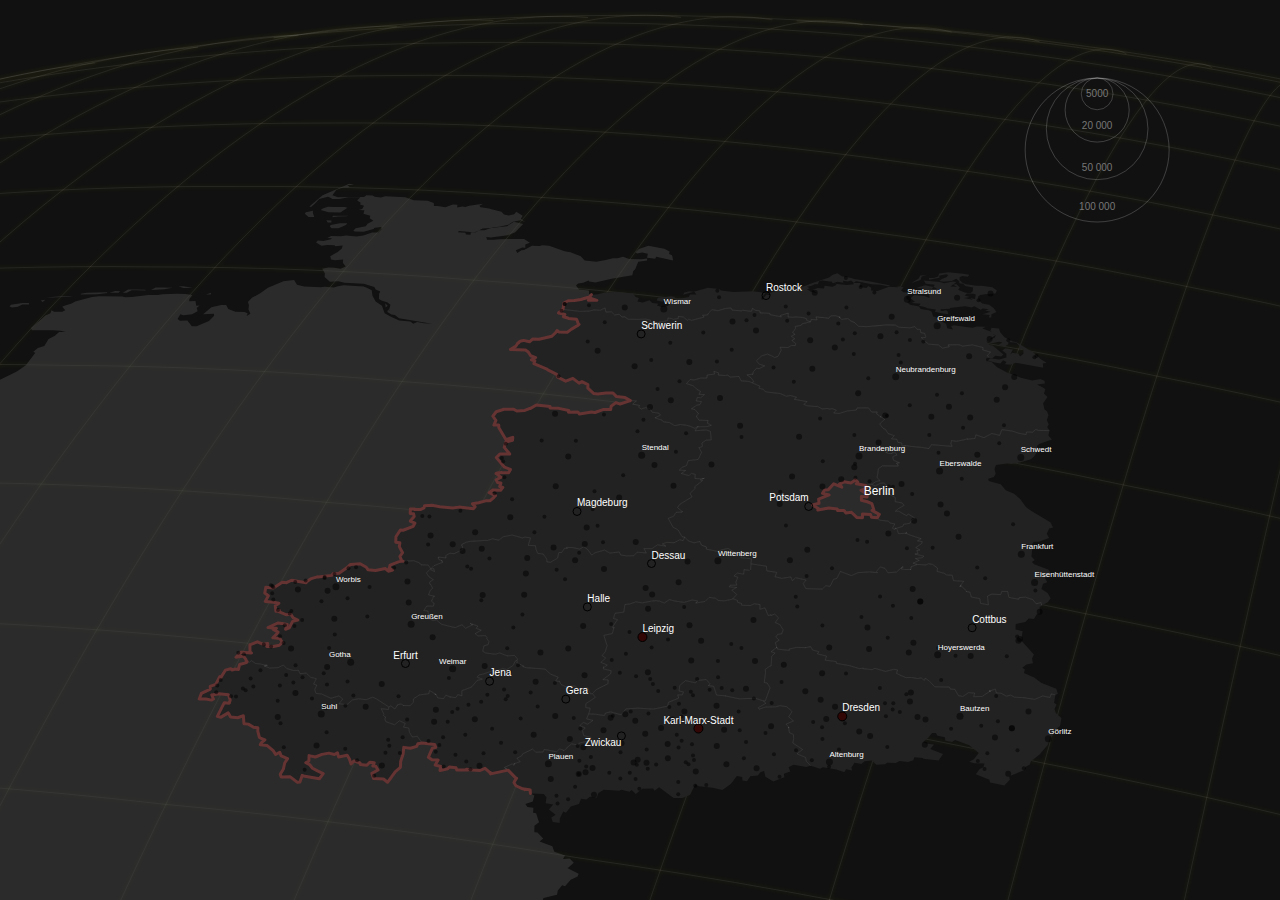
==== debug.html @ 1bb09ee5 "cleanup" ====
<!DOCTYPE html>
<head>
    <meta charset="utf-8">
    <link rel="stylesheet" type="text/css" href="css/style.css">
</head>
<body>
<div id="vis"></div>
<script src="js/lib/d3.min.js" charset="utf-8"></script>
<script src="js/lib/d3.geo.projection.v0.min.js" charset="utf-8"></script>
<script src="js/lib/topojson.js" charset="utf-8"></script>
<script src="js/vis.js" charset="utf-8"></script>
<script>
  var vis = new Vis({
      debug:true,
      // for debugging only
      limitLoops: false,
      forcedStartDate: "1989-10-01",
      forcedEndDate: "1989-12-05",
      noAgentExceptions: true,
      enableTicker: true,
      loop: false
  });
  vis.init();
</script>
</body>
---- css/style.css ----
@font-face {
  font-family: 'controls';
  src: url('../font/controls.eot?6005235');
  src: url('../font/controls.eot?6005235#iefix') format('embedded-opentype'),
       url('../font/controls.woff?6005235') format('woff'),
       url('../font/controls.ttf?6005235') format('truetype'),
       url('../font/controls.svg?6005235#controls') format('svg');
  font-weight: normal;
  font-style: normal;
}

html, body {
    height: 100%;
    margin: 0;
    font-family: sans-serif;
}

a, a:visited {
  color: #333;
  text-decoration: underline;
}

#vis {
    height: 100%;
    background: #111;
    overflow-x: hidden;
    overflow-y: hidden;

}

.ui {
    color : white;
    font-weight: 600;
}

.markers circle  {
    fill: white;
    opacity: 0.25;

}

#ui_currentdate {
    position: absolute;
    width: 7em;
    top: 0.5em;
    left: 0.5em;
    background-color: hsla(0,0%,30%,0.3);
    font-size: 4vw;
    padding: 0.5em;
}

.icon-to-start {
  float: right;
}

.controls {
  padding-bottom: 0.5em;
}
circle.smaller10k , circle.pl10kto50k, circle.pl50kto100k {
    opacity : 0.5;
}

circle.pl300kto700k{
    fill: #330606;
    stroke: black;
    stroke-width: 1px;
}
circle.pl100kto300k {
    fill: none;
    stroke: black;
    stroke-width: 1px;
}

.controls span {
  cursor: pointer;
}

.controls span.active {
  color: #773333;
}

.legend text {
    fill: white;
}

.labeltext .pl300kplus {
 font-weight: 800;
}


.land {
    fill: #222;
}

.land .highlight {
    fill: #773333;
}

.land #BRD {
    fill: #454545;
    opacity: 0.5;
}

.graticule {
    fill: none;
    stroke-width: 0.08px;
    stroke: #fff;

}

.bezirksgrenze {
    fill: none;
    stroke: #777;
    stroke-linejoin: bevel;
    stroke-linecap: bevel;
    stroke-width: .25px;
}

.staatsgrenze {
    fill: none;
    stroke: #663333;
    stroke-linejoin: round;
    stroke-linecap: round;
    stroke-width: 3px;
}

.staatsgrenzeoffen {
    fill: none;
    stroke: #777;
    stroke-linejoin: round;
    stroke-linecap: round;
    stroke-width: 1px;
    animation-name: flicker;
    animation-duration: 1.3s;
    animation-iteration-count: 1;

}

@keyframes flicker {
    0% { stroke: hsl(15, 80%, 70%); }
    3% { stroke: hsl(15, 0%, 0%); }
    6% { stroke: hsl(15, 50%, 63%); }
    8% { stroke: hsl(15, 0%, 0%); }
    15% { stroke: hsl(15, 0%, 0%); }
    17% { stroke: hsl(15, 50%, 63%); }
    25% { stroke: hsl(15, 0%, 0%); }
    10% { stroke: hsl(15, 0%, 90%); }
    27% { stroke: hsl(15, 0%, 0%); }
    30% { stroke: hsl(15, 50%, 63%); }
    45% { stroke: hsl(15, 0%, 0%); }
    95% { stroke: hsl(15, 0%, 0%); }
    100% { stroke: hsl(15, 0%, 63%); }
}


.bubble {
    fill: brown;
    fill-opacity: .5;
    stroke: #fff;
    stroke-width: .5px;
}

.bubble :hover {
    stroke: #000;
}

.legend circle {
    fill: none;
    stroke: #ccc;
}

.ticker text {
    fill: yellow;
    font-weight: 800;
    font: 11px monospace;
    text-anchor: middle;
    opacity: 0.2;
}

.legend circle {
    stroke-opacity: 0.5;
    stroke-width: 0.5;
    stroke-color: white;
}

.legend text {
    fill: #777;
    font: 10px sans-serif;
}

#info-icon {
  position: absolute;
  bottom: 0.3em;
  right: 0.3em;
  color: #fff;
  cursor: pointer;
}

#info-icon:hover {
  color: #773333;
}

#info {
  position: absolute;
  bottom: 5%;
  right: 10%;
  padding: 2em;
  width: 70%;
  max-width: 24em;
  background-color: #fff;
  color: #333;
}

#info.hide {
  display: none;
}

.close {
  float: right;
  cursor: pointer;
}

.close:hover {
  color: #773333;
}

.correctiv {
  background-image: url('../img/correctiv_logo_trans.png');
  width: 170px;
  height: 66px;
  display: block;
  background-repeat: no-repeat;
  text-indent: -99999px;
}

@media only screen and (min--moz-device-pixel-ratio: 2),
only screen and (-o-min-device-pixel-ratio: 2/1),
only screen and (-webkit-min-device-pixel-ratio: 2),
only screen and (min-device-pixel-ratio: 2) {
  .correctiv {
    background-size: 170px 66px;
    background-image: url('../img/correctiv_logo_trans@2x.png');
  }
}


[class^="icon-"]:before, [class*=" icon-"]:before {
  font-family: "controls";
  font-style: normal;
  font-weight: normal;
  speak: none;

  display: inline-block;
  text-decoration: inherit;
  width: 1em;
  margin-right: .2em;
  text-align: center;
  /* opacity: .8; */

  /* For safety - reset parent styles, that can break glyph codes*/
  font-variant: normal;
  text-transform: none;

  /* fix buttons height, for twitter bootstrap */
  line-height: 1em;

  /* Animation center compensation - margins should be symmetric */
  /* remove if not needed */
  margin-left: .2em;

  /* you can be more comfortable with increased icons size */
  /* font-size: 120%; */

  /* Uncomment for 3D effect */
  /* text-shadow: 1px 1px 1px rgba(127, 127, 127, 0.3); */
}

.icon-play:before { content: '\e800'; } /* '' */
.icon-pause:before { content: '\e801'; } /* '' */
.icon-to-start:before { content: '\e802'; } /* '' */
.icon-fast-fw:before { content: '\e803'; } /* '' */
.icon-info-circled:before { content: '\e804'; } /* '' */
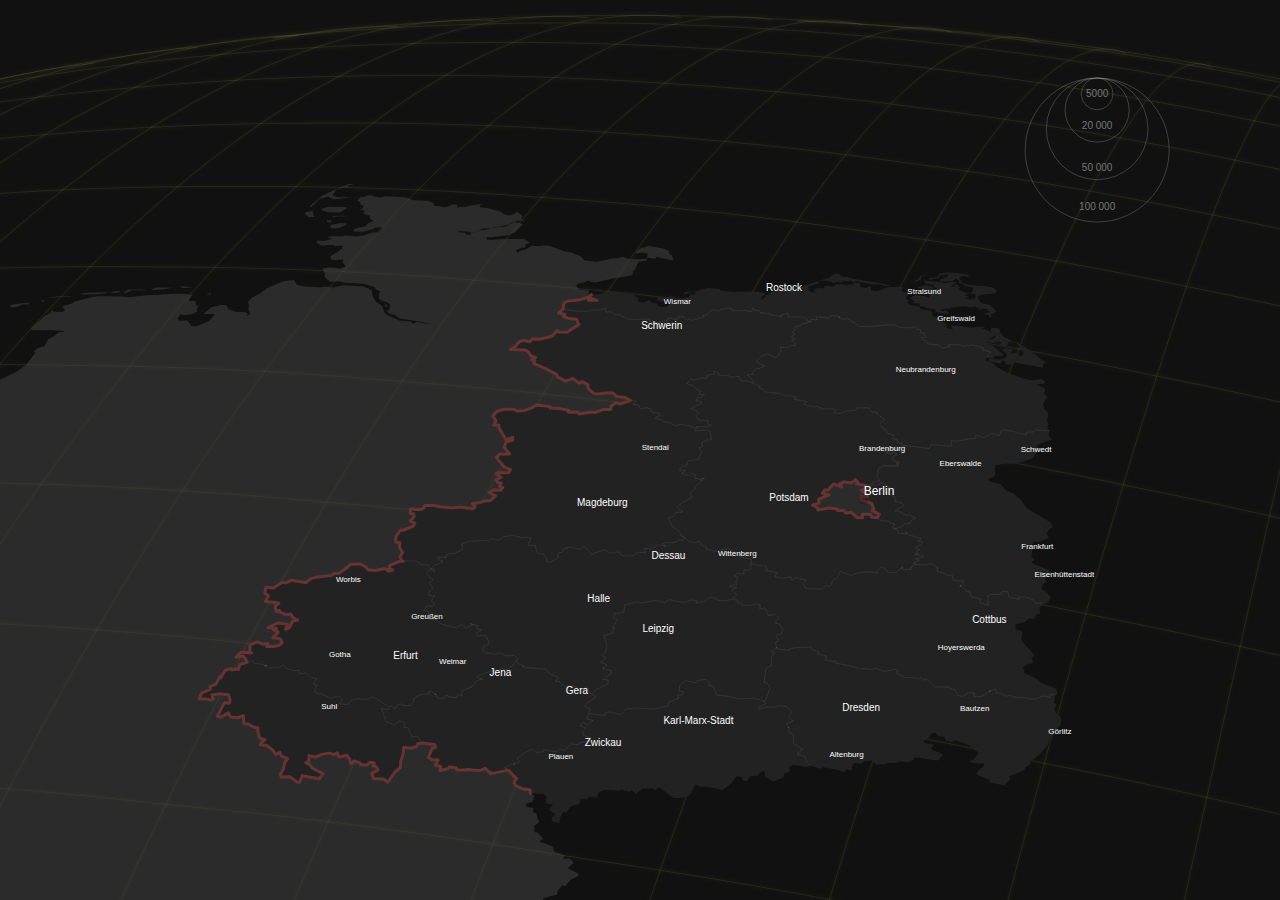
==== commit 69ac1f76: "optional link to abl options,linkABL, added titles for place markers" ====
--- a/debug.html
+++ b/debug.html
@@ -18,6 +18,7 @@
       forcedEndDate: "1989-12-05",
       noAgentExceptions: true,
       enableTicker: true,
+      linkABL:true,
       loop: false
   });
   vis.init();
--- a/css/style.css
+++ b/css/style.css
@@ -56,6 +56,12 @@
 .controls {
   padding-bottom: 0.5em;
 }
+
+.dots circle {
+    stroke-width : 10px;
+    stroke-opacity: 0.01;
+}
+
 circle.smaller10k , circle.pl10kto50k, circle.pl50kto100k {
     opacity : 0.5;
 }
@@ -64,11 +70,29 @@
     fill: #330606;
     stroke: black;
     stroke-width: 1px;
-}
+    stroke-opacity: 1;
+}
+
+circle.plus700k{
+    fill: #330606;
+    fill-opacity: 0.3;
+}
+
 circle.pl100kto300k {
-    fill: none;
+    fill: #grey;
+    fill-opacity: 0.3;
     stroke: black;
     stroke-width: 1px;
+    stroke-opacity: 1;
+}
+
+
+.labeltext {
+    pointer-events: none;
+}
+
+.labeltext .pl300kplus {
+    font-weight: 800;
 }
 
 .controls span {
@@ -81,10 +105,6 @@
 
 .legend text {
     fill: white;
-}
-
-.labeltext .pl300kplus {
- font-weight: 800;
 }
 
 
@@ -99,6 +119,7 @@
 .land #BRD {
     fill: #454545;
     opacity: 0.5;
+    pointer-events: none;
 }
 
 .graticule {
@@ -215,6 +236,18 @@
   display: none;
 }
 
+#info h4 {
+    margin-top: 5px;
+    margin-bottom:0;
+}
+
+#info ul {
+    margin-top: 0;
+    list-style:none;
+    padding-left:0;
+}
+
+
 .close {
   float: right;
   cursor: pointer;
